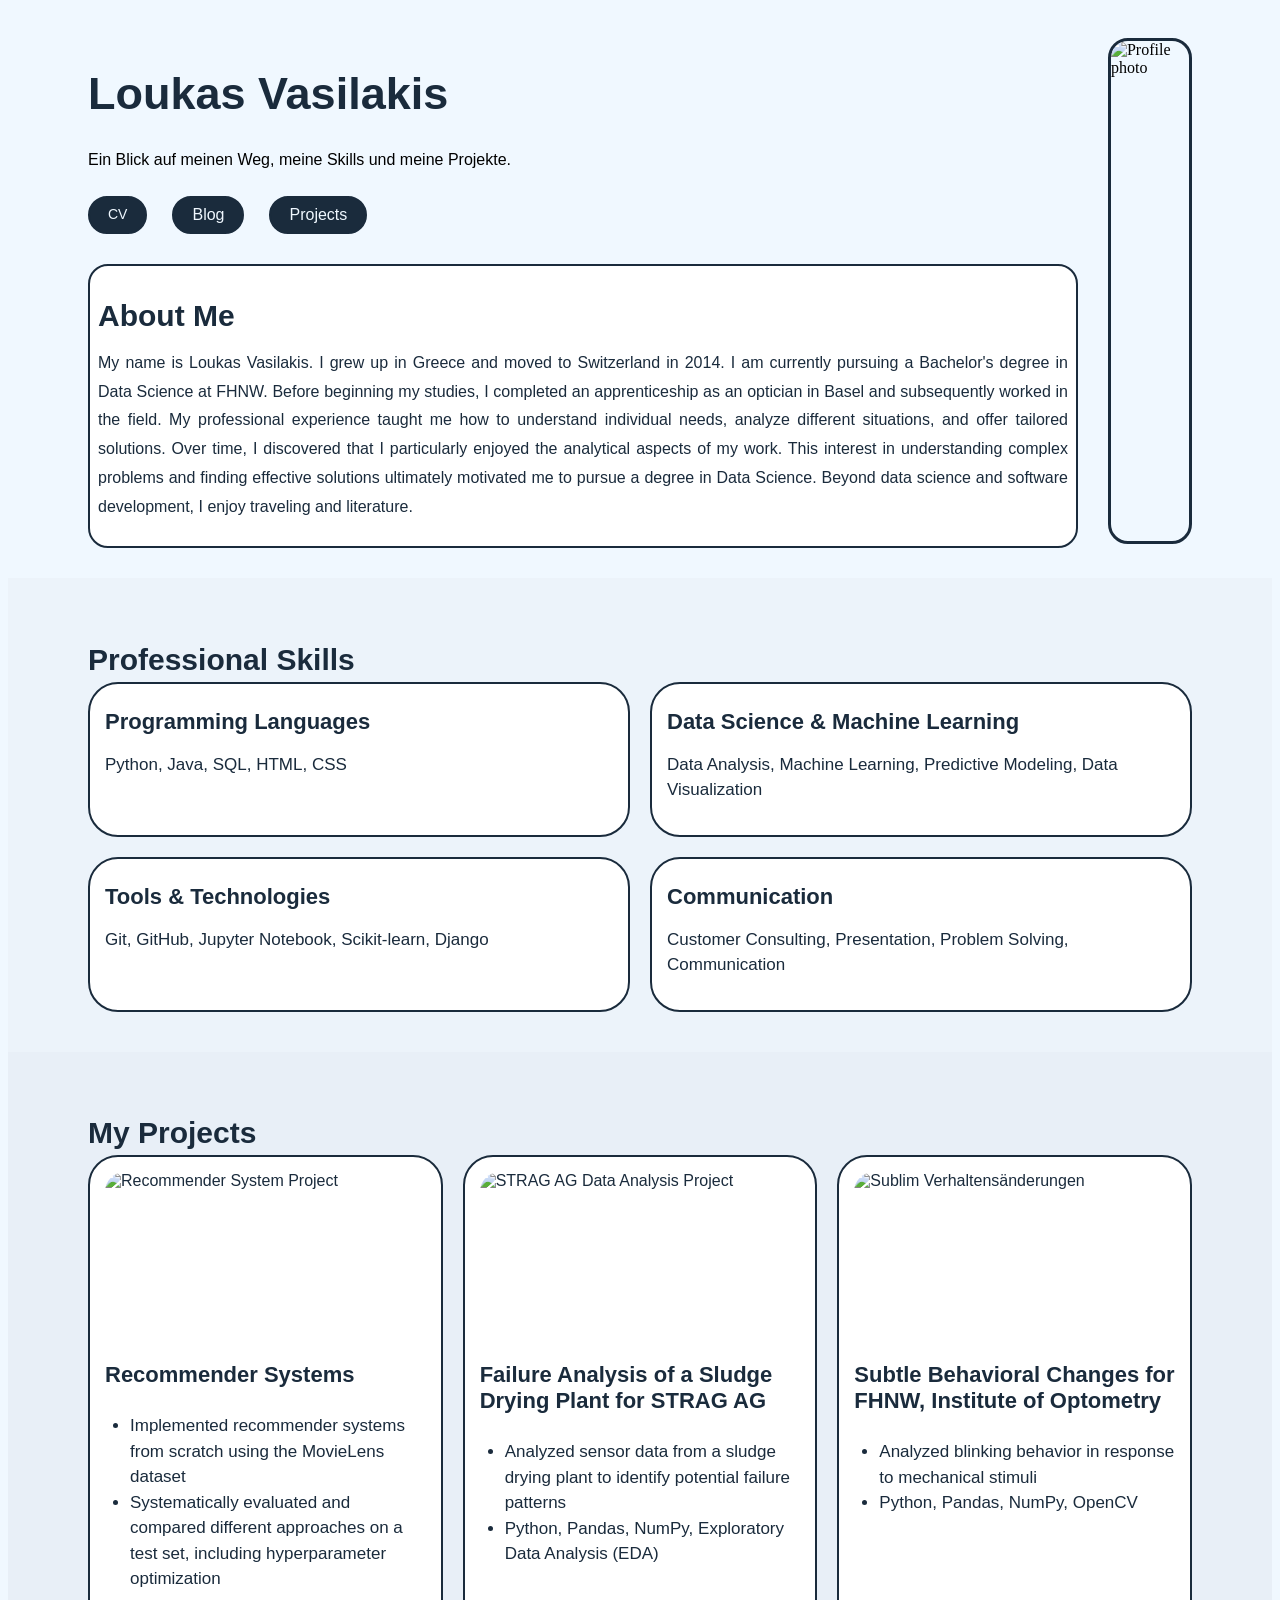
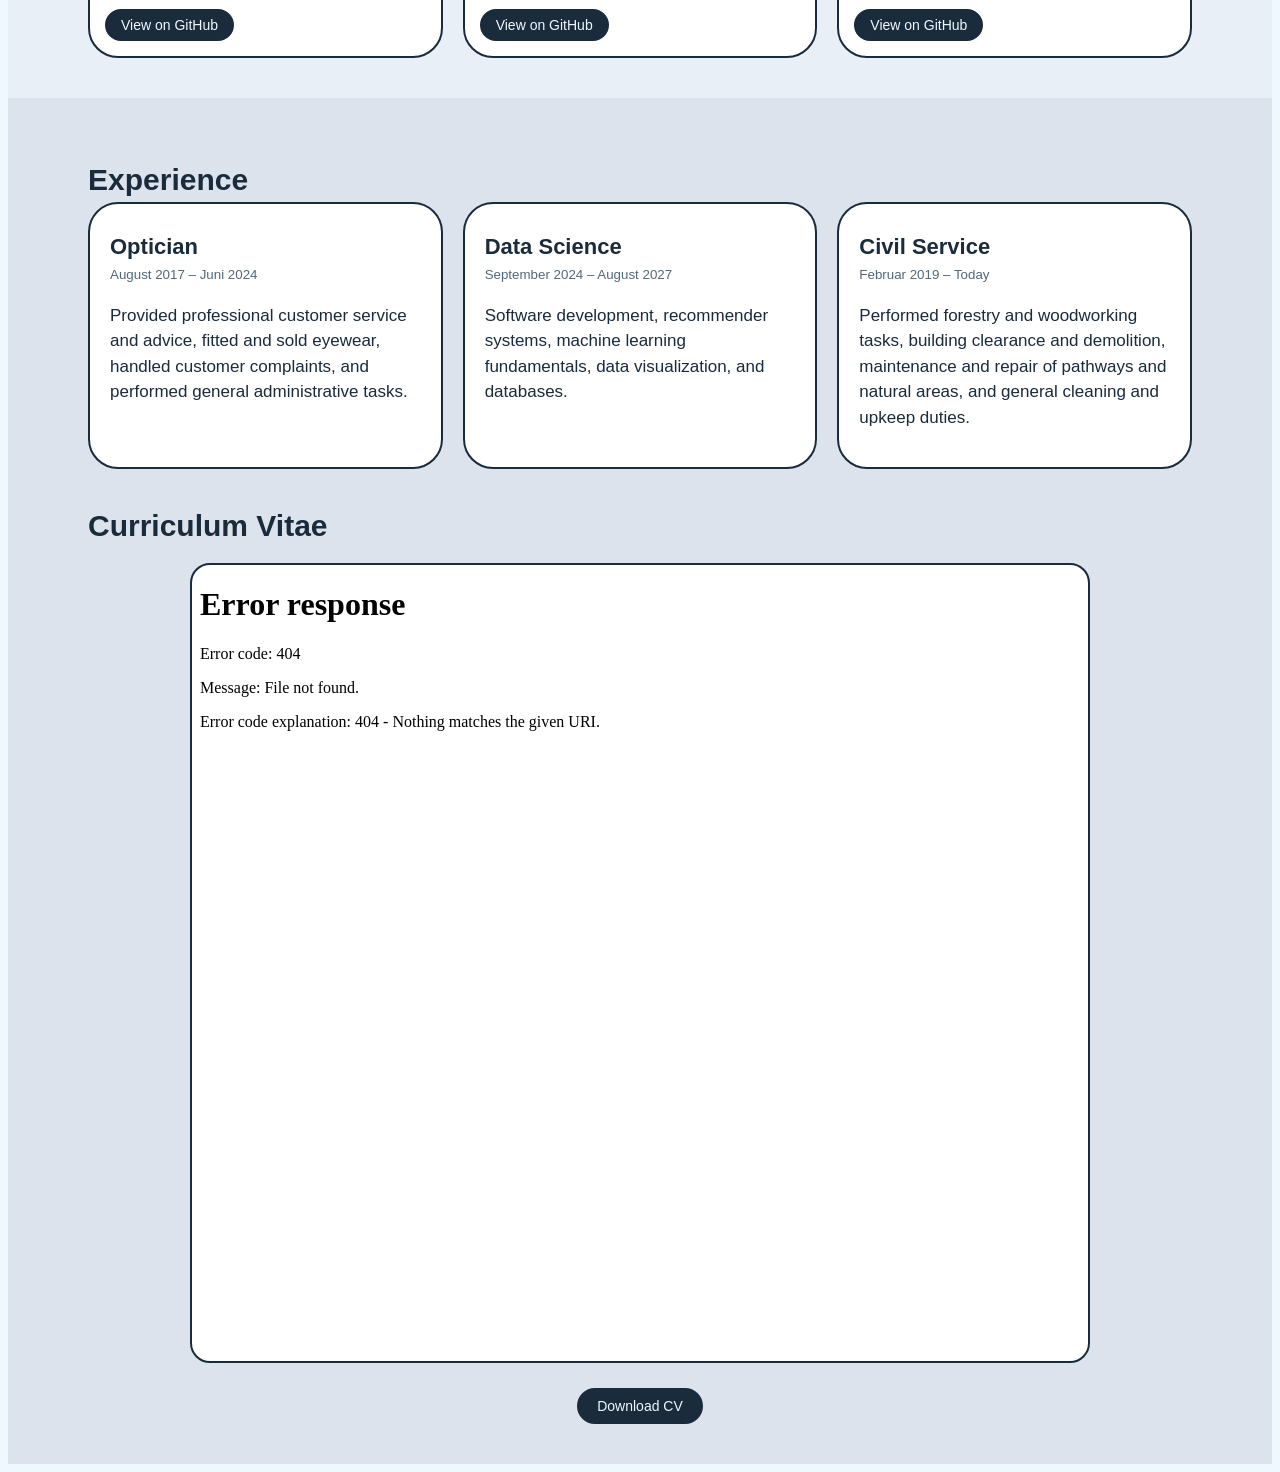
==== index.html @ 2f8a469c "Add files via upload Properly uploaded site." ====
<!DOCTYPE html> <!-- Document types require a ! -->
<!-- html ist eine non-sensitive language, also HTML = html = HtMl -->
<html lang="en"> <!-- root element, starting point, attribute lang decides the language of the page -->

<!-- This is how to write html comments -->
<!-- index.html ist verantwortlich für die Grundstruktur der Seite -->
<!-- Texten zwischen <> werden als "tagname" bezeichnet -->
<!-- <starting tag> </closing tag> -->
<!-- <starting tag> kann ein Attribut haben: <tagname id="description"> es gibt kein Komma zwischen tagname und Attribut-->

<head> <!-- Where the title of the page and metadata (settings not shown to the user) are written -->
    <meta name="description" content="HTML Portfolio page to display my experience and skills">  <!-- Provides a short description of the page, e.g. for search engines -->
    <meta charset="UTF-8"> <!-- Defines the character encoding of the page as UTF-8 -->
    <meta name="keywords" content="HTML, HTML5, CSS, JAVASCRIPT, PORTFOLIO">
    <meta name="author" content="Loukas Vasilakis">
    <meta name="robots" content="index,follow"> <!-- Allows search engines to index the page and follow the links to it -->
    <title>Loukas Vasilakis</title> <!-- Title of html page -->
    <link rel="stylesheet" href="style.css">  <!-- Link tag the HTML page to the external CSS file for styling -->

</head>

<body>

<header class="header"> <!-- ermöglicht Obertitel und seine "Kinder" zusammen zu wählen -->

    <div class="header-content">
    <h1 id="myname">   Loukas Vasilakis</h1> <!-- Das Element ein id-Attribut geben, um in css  genau diesen Element wählen zu können -->
        <p class="text" id="message">Ein Blick auf meinen Weg, meine Skills und meine Projekte.</p>  <!-- tags wie <i> können den Text Eigenschaften geben, sie heissen Elements -->

        <div class="links"> <!-- Das Element ein class-Attribut geben, was ermöglicht mehrere Elementen im gleichen class gleichmässig, -zeitig bearbeiten -->
        <a class="link cv-download"
           href="pdf/Loukas%20Vasilakis%20Lebenslauf%20-%201%20Seite.pdf"
           download>
            CV
        </a>
        <a class="link" href="blog.html">Blog</a>
        <a class="link" href="https://github.com/LoukasVasilakis">Projects</a>
        </div>

        <section class="Index-boxes">
        <h2 class="index_untertittel">About Me</h2>
        <p class="text">My name is Loukas Vasilakis. I grew up in Greece and moved to Switzerland in 2014.
        I am currently pursuing a Bachelor's degree in Data Science at FHNW. Before beginning my studies,
        I completed an apprenticeship as an optician in Basel and subsequently worked in the field.
        My professional experience taught me how to understand individual needs, analyze different situations,
        and  offer tailored solutions. Over time, I discovered that I particularly enjoyed the analytical aspects of my work.
        This interest in understanding complex problems and finding effective solutions ultimately motivated me to pursue a
        degree in Data Science. Beyond data science and software development, I enjoy traveling and literature.</p>
        </section>

    </div>
    <img class="profile-photo" alt="Profile photo" src="img/profile_photo.jpg"> <!-- Foto in Seite einfügen -->


</header>

<section class="skills-section">

    <h2 id="professional-skills" class="index_untertittel"> Professional Skills </h2>

    <div class="skills-grid">

        <div class="Index-boxes">
            <h3>Programming Languages</h3>
            <p class="text">Python, Java, SQL, HTML, CSS</p>
        </div>

        <div class="Index-boxes">
            <h3>Data Science & Machine Learning</h3>
            <p class="text">
                Data Analysis, Machine Learning,
                Predictive Modeling, Data Visualization
            </p>
        </div>

        <div class="Index-boxes">
            <h3>Tools & Technologies</h3>
            <p class="text">
                Git, GitHub, Jupyter Notebook,
                Scikit-learn, Django
            </p>
        </div>

        <div class="Index-boxes">
            <h3>Communication</h3>
            <p class="text">
                Customer Consulting, Presentation,
                Problem Solving, Communication
            </p>
        </div>

    </div>

</section>

<section class="my_projects">

    <h2 id="my_projects" class="index_untertittel"> My Projects </h2>

    <div class="projects-grid">

        <div class="Index-boxes">
            <img class="project-image"
                 src="img/recommender.png"
                 alt="Recommender System Project">
            <h3>Recommender Systems</h3>
            <ul> <!-- Bulletpoint-Liste machen -->
                <li>Implemented recommender systems from scratch using the MovieLens dataset</li>
                <li>Systematically evaluated and compared different approaches on a test set, including hyperparameter optimization</li>
            </ul>
                <a class="link project-link"
                    href="https://github.com/LoukasVasilakis/Recommender-Systems-LV"
                    target="_blank"
                    rel="noopener noreferrer">
                    View on GitHub
                </a>
        </div>

        <div class="Index-boxes">
            <img class="project-image"
                 src="img/mud_project.png"
                 alt="STRAG AG Data Analysis Project">
            <h3>Failure Analysis of a Sludge Drying Plant for STRAG AG</h3>
                <ul>
                    <li>Analyzed sensor data from a sludge drying plant to identify potential failure patterns</li>
                    <li>Python, Pandas, NumPy, Exploratory Data Analysis (EDA)</li>
                </ul>
            <a class="link project-link"
                href="https://github.com/LoukasVasilakis/schlamm_trockung"
                target="_blank"
                rel="noopener noreferrer">
                View on GitHub
            </a>
        </div>

        <div class="Index-boxes">
            <img class="project-image"
                 src="img/optic_project.png"
                 alt="Sublim Verhaltensänderungen">
            <h3>Subtle Behavioral Changes for FHNW, Institute of Optometry</h3>
                <ul>
                    <li>Analyzed blinking behavior in response to mechanical stimuli</li>
                    <li>Python, Pandas, NumPy, OpenCV</li>
                </ul>
            <a class="link project-link"
                href="https://github.com/LoukasVasilakis/optic_project"
                target="_blank"
                rel="noopener noreferrer">
                View on GitHub
            </a>
        </div>

    </div>

</section>

<section class="experience">

    <h2 id="my_experience" class="index_untertittel"> Experience </h2>

    <div class="experience-grid">

        <div class="Index-boxes">

            <h3>Optician</h3>
            <h4><small>August 2017 – Juni 2024</small></h4>
            <p> Provided professional customer service and advice, fitted and sold eyewear,
                handled customer complaints, and performed general administrative tasks.
            </p>
        </div>

        <div class="Index-boxes">
            <h3>Data Science</h3>
            <h4><small>September 2024 – August 2027</small></h4>
                <p> Software development, recommender systems, machine learning fundamentals, data visualization,
                    and databases.
                </p>
        </div>

        <div class="Index-boxes">

            <h3>Civil Service</h3>
            <h4><small>Februar 2019 – Today</small></h4>
                <p> Performed forestry and woodworking tasks, building clearance and demolition, maintenance
                    and repair of pathways and natural areas, and general cleaning and upkeep duties.
                </p>
        </div>

    </div>

    <div class="CV" id="cv">

        <h2 class="index_untertittel"> Curriculum Vitae </h2>

        <iframe
            src="pdf/Loukas%20Vasilakis%20Lebenslauf%20-%201%20Seite.pdf"
            title="My Curriculum Vitae">
        </iframe>

        <a class="link cv-download"
           href="pdf/Loukas%20Vasilakis%20Lebenslauf%20-%201%20Seite.pdf"
           download>
            Download CV
        </a>

    </div>

    <script src="script.js"></script>
</body>

</html>
---- style.css ----
/* Das ist ein CSS-Kommentar */
/* style.css ist verantwortlich für styling, layout, animations und responsive design */

/* Index Elements */

h1#myname { /* h1 direkt dekorieren, #myname ist ein CSS-id-Selektor hilft uns h1 zu wählen, hilfreich falls es mehr als 1 h1 gibt */
    font-size: 45px;
    color: #1a2b3c;
    margin-bottom: 5px;
    font-family: sans-serif;
}

.link { /* links gleichmässig dekorieren, dank class-Selektor */
    color: aliceblue;
    background-color: #1a2b3c;
    padding: 8px 18px;
    border: 2px solid #1a2b3c;
    border-radius: 25px;
    text-decoration: none;
    transition: background-color 0.2s;
    font-family: sans-serif;
}

.link:hover {
    background-color: aliceblue;
    color: #1a2b3c;
}

.links {
    display: flex;
    flex-direction: row; /* Horizontale Sortierung */
    gap: 25px; /* Horizontaler Abstand zwischen den Buttons */
    flex-wrap: wrap;
}

.text { /* universal für alle Texten von allen Seiten */
    font-family: sans-serif;
    line-height: 1.8;
    text-align: justify;
}

.header {
    display: flex;
    flex-direction: row;           /* Text und Foto nebeneinander */
    justify-content: space-between; /* Text links, Foto rechts */
    align-items: flex-start;       /* Beide oben ausrichten */
    gap: 30px;
    padding: 30px 80px;
}

.header-content {
    display: flex;
    flex-direction: column;        /* Titel, Beschreibung, Links untereinander */
    align-items: flex-start;
    gap: 5px;
}

.Index-boxes {
    background-color: white;
    border: 2px solid #1a2b3c;
    border-radius: 20px;

    padding: 8px;
    margin: 25px 0 0;

    height: auto; /* Adjust height to content */
    width: auto;  /* Fill available horizontal space */
    box-sizing: border-box;

    font-family: sans-serif;
    color: #1a2b3c;
}

.index_untertittel {
    font-size: 30px;
    color: #1a2b3c;
    margin-bottom: 5px;
    font-family: sans-serif;
}

body { /* body direkt dekorieren */
    background-color: aliceblue;
}

.profile-photo {
    width: 400px;                /* Image width */
    height: 500px;               /* Image height */
    object-fit: cover;           /* Crop without stretching */
    object-position: right;     /* Center the cropped image */
    border: 3px solid #1a2b3c;  /* Border thickness, style, color */
    border-radius: 20px;         /* Rounded corners */
}

/* Skills Section */

.skills-section {
    background-color: #ECF3FA;
    padding: 40px 80px;
    margin: 0;
}

.skills-grid { /* Controls sortiment of skill boxes */
    display: grid;
    grid-template-columns: repeat(2, 1fr); /* 2 per row */
    gap: 20px;
}

.skills-grid .Index-boxes { /* Box cosmetic*/
    background-color: white;
    border-radius: 30px; /* round box corners */
    padding: 15px;
    margin: 0;
    min-height: 140px;
}

.skills-grid .Index-boxes h3 {
    font-size: 22px;
    margin: 10px 0 15px;
}

.skills-grid .Index-boxes p {
    font-size: 17px;
    line-height: 1.5;
    text-align: left;
}

/* My Projects Section */

.my_projects {
    background-color: #E8EFF7;
    padding: 40px 80px;
    margin: 0;
}

.projects-grid { /* Controls arrangement of project boxes */
    display: grid;
    grid-template-columns: repeat(3, 1fr); /* 3 boxes per row */
    gap: 20px;
}

.projects-grid .Index-boxes { /* Box appearance */
    background-color: white;
    border-radius: 30px;
    padding: 15px;
    margin: 0;
    min-height: 180px;
}

.projects-grid .Index-boxes h3 {
    font-size: 22px;
    margin: 10px 0 15px;
}

.projects-grid .Index-boxes p {
    font-size: 17px;
    line-height: 1.5;
    text-align: left;
}

.projects-grid .Index-boxes ul {
    font-family: sans-serif;
    font-size: 17px;
    line-height: 1.5;
    padding-left: 25px;
    margin-top: 10px;
}

.projects-grid .Index-boxes { /* Arrange project box contents vertically */
    display: flex;
    flex-direction: column;
}

.project-image { /* Project images */
    width: 100%;
    height: 180px;
    object-fit: cover;
    border-radius: 20px;
    display: block;
}

.project-link { /* GitHub button */
    align-self: flex-start; /* Align button to the left */
    margin-top: auto;       /* Push button to the bottom */
    font-size: 14px;        /* Smaller than navigation buttons */
    padding: 6px 14px;      /* Compact button */
}

/* Experience & CV Section */

.experience {
    background-color: #DCE3ED;
    padding: 40px 80px;
    margin: 0;
}

/* Experience boxes */

.experience-grid {
    display: grid;
    grid-template-columns: repeat(3, 1fr);
    gap: 20px;
}

.experience-grid .Index-boxes {
    background-color: white;
    border-radius: 30px;
    padding: 20px;
    margin: 0;
    min-height: 180px;
}

.experience-grid .Index-boxes h3 {
    font-size: 22px;
    margin: 10px 0 5px;
}

.experience-grid .Index-boxes h4 {
    font-size: 16px;
    color: #52677a;
    margin: 5px 0 20px;
    font-weight: normal;
}

.experience-grid .Index-boxes p {
    font-size: 17px;
    line-height: 1.5;
    text-align: left;
}

/* CV inside Experience section */

.CV {
    margin-top: 40px;
}

.CV h2 {
    margin-bottom: 20px;
}

.CV iframe {
    display: block;
    width: 100%;
    max-width: 900px;
    height: 800px;
    margin: 0 auto 25px;
    border: 2px solid #1a2b3c;
    border-radius: 20px;
    box-sizing: border-box;
    background-color: white;
}

.cv-download {
    display: table;
    margin: 0 auto;
    font-size: 14px;
    padding: 8px 18px;
}

/* Responsive layout */

@media (max-width: 900px) {
    .experience-grid {
        grid-template-columns: repeat(2, 1fr);
    }
}

@media (max-width: 600px) {
    .experience {
        padding: 30px 20px;
    }

    .experience-grid {
        grid-template-columns: 1fr;
    }

    .CV iframe {
        height: 550px;
    }
}

/* Blog Elements */

.blog-container {
    max-width: 900px;
    margin: 50px auto;
    padding: 20px;
    font-family: sans-serif;
    color: #1a2b3c;
}

.blog-post {
    background-color: white;
    padding: 25px;
    margin-top: 25px;
    border: 2px solid #1a2b3c;
    border-radius: 15px;
}

.blog-post h3 {
    margin-top: 0;
}

.blog-post a {
    color: #1a2b3c;
}

.blog-page {
    min-height: 100vh;
    display: flex;
    flex-direction: column;
    margin: 0;
}

.blog-page .blog-container {
    flex: 1;
}

.footer {
    display: flex;
    justify-content: flex-start; /* Button links ausrichten */
    margin-top: 30px;            /* Abstand zum letzten Blogpost */
    padding: 0;
}

/* Post 1 Elementen */

h1#post_obertittel {
    font-size: 45px;
    color: honeydew;
    margin-bottom: 5px;
     font-family: sans-serif;
}

h2#post_untertittel {
    font-size: 22.5px;
    color: honeydew;
    margin-bottom: 5px;
    font-family: sans-serif;
}

body.post1-page {
    background-image: url("img/brille_laptop.jpeg");
    background-size: cover;
    background-position: center;
    background-repeat: no-repeat;
    background-attachment: fixed;
    min-height: 100vh;
}

.text_blog_post1 {
    font-family: sans-serif;
    line-height: 1.8;
    text-align: justify;
    color: honeydew;

}
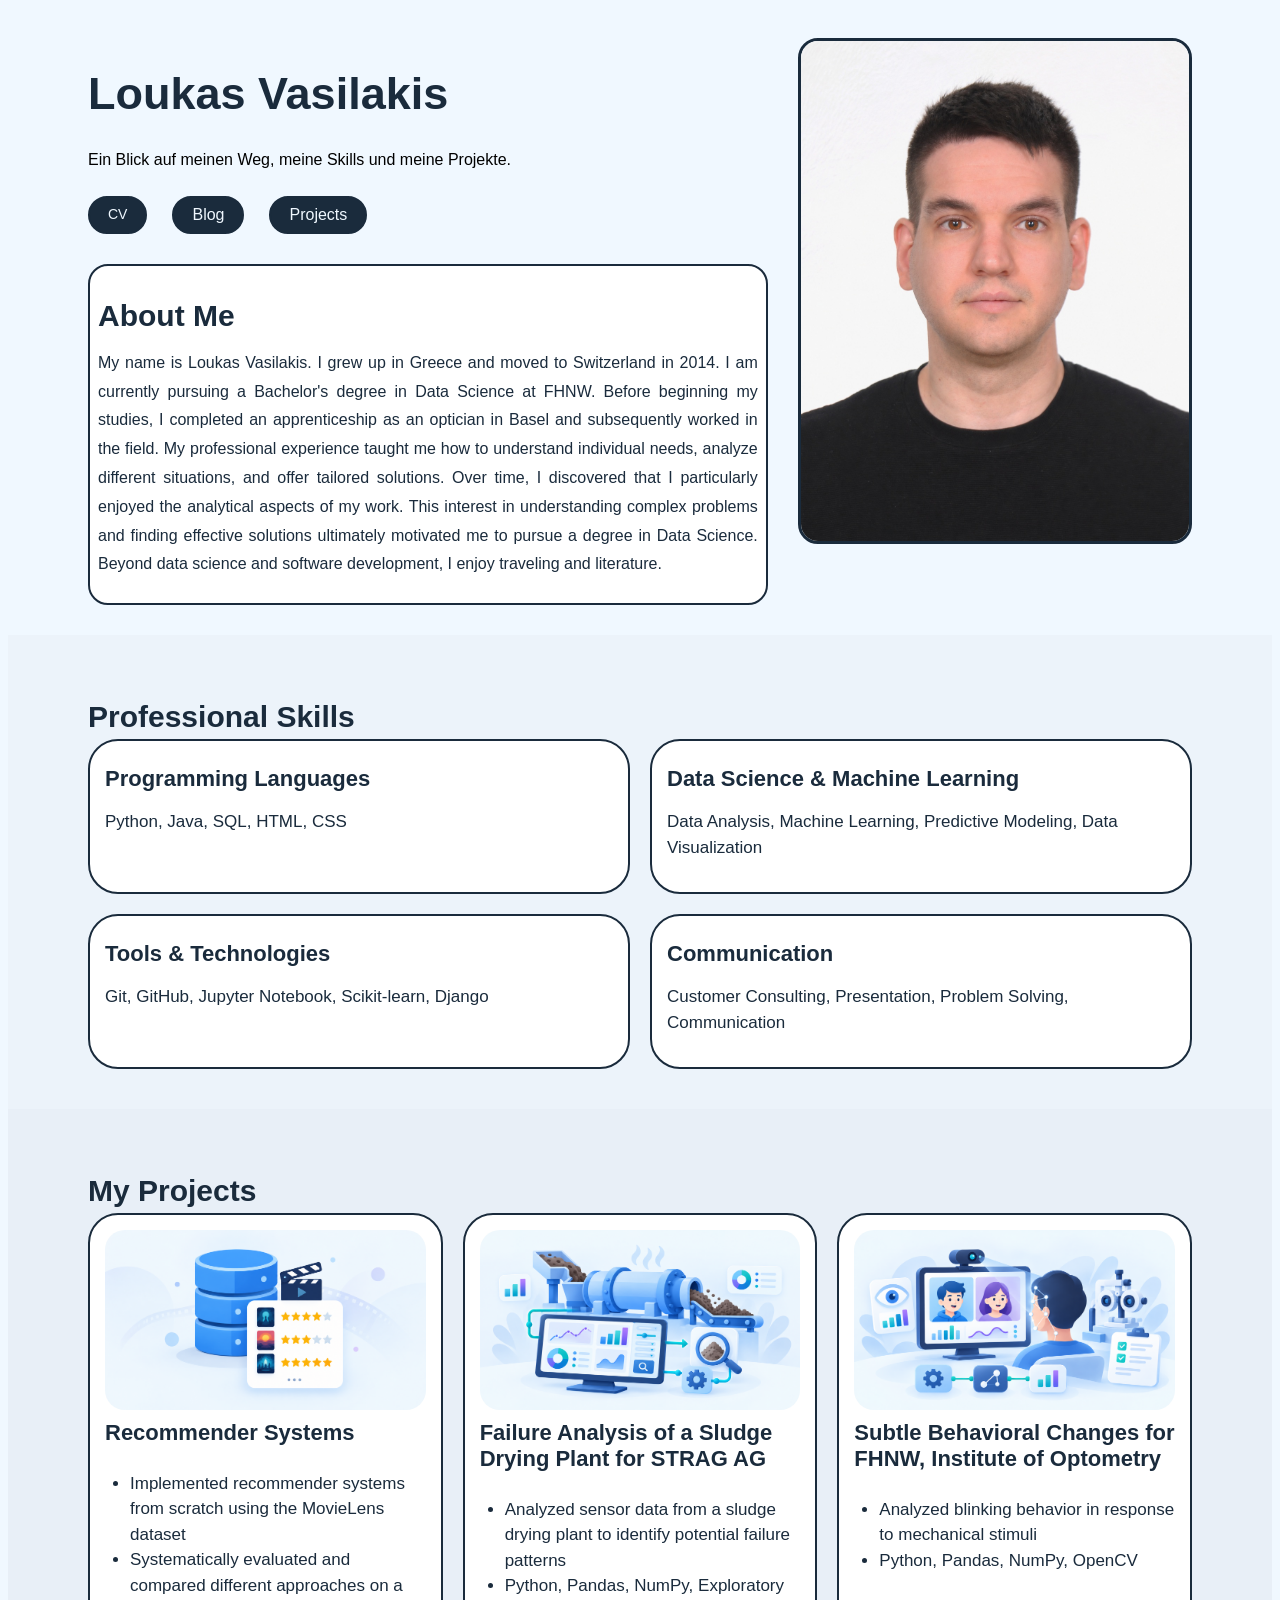
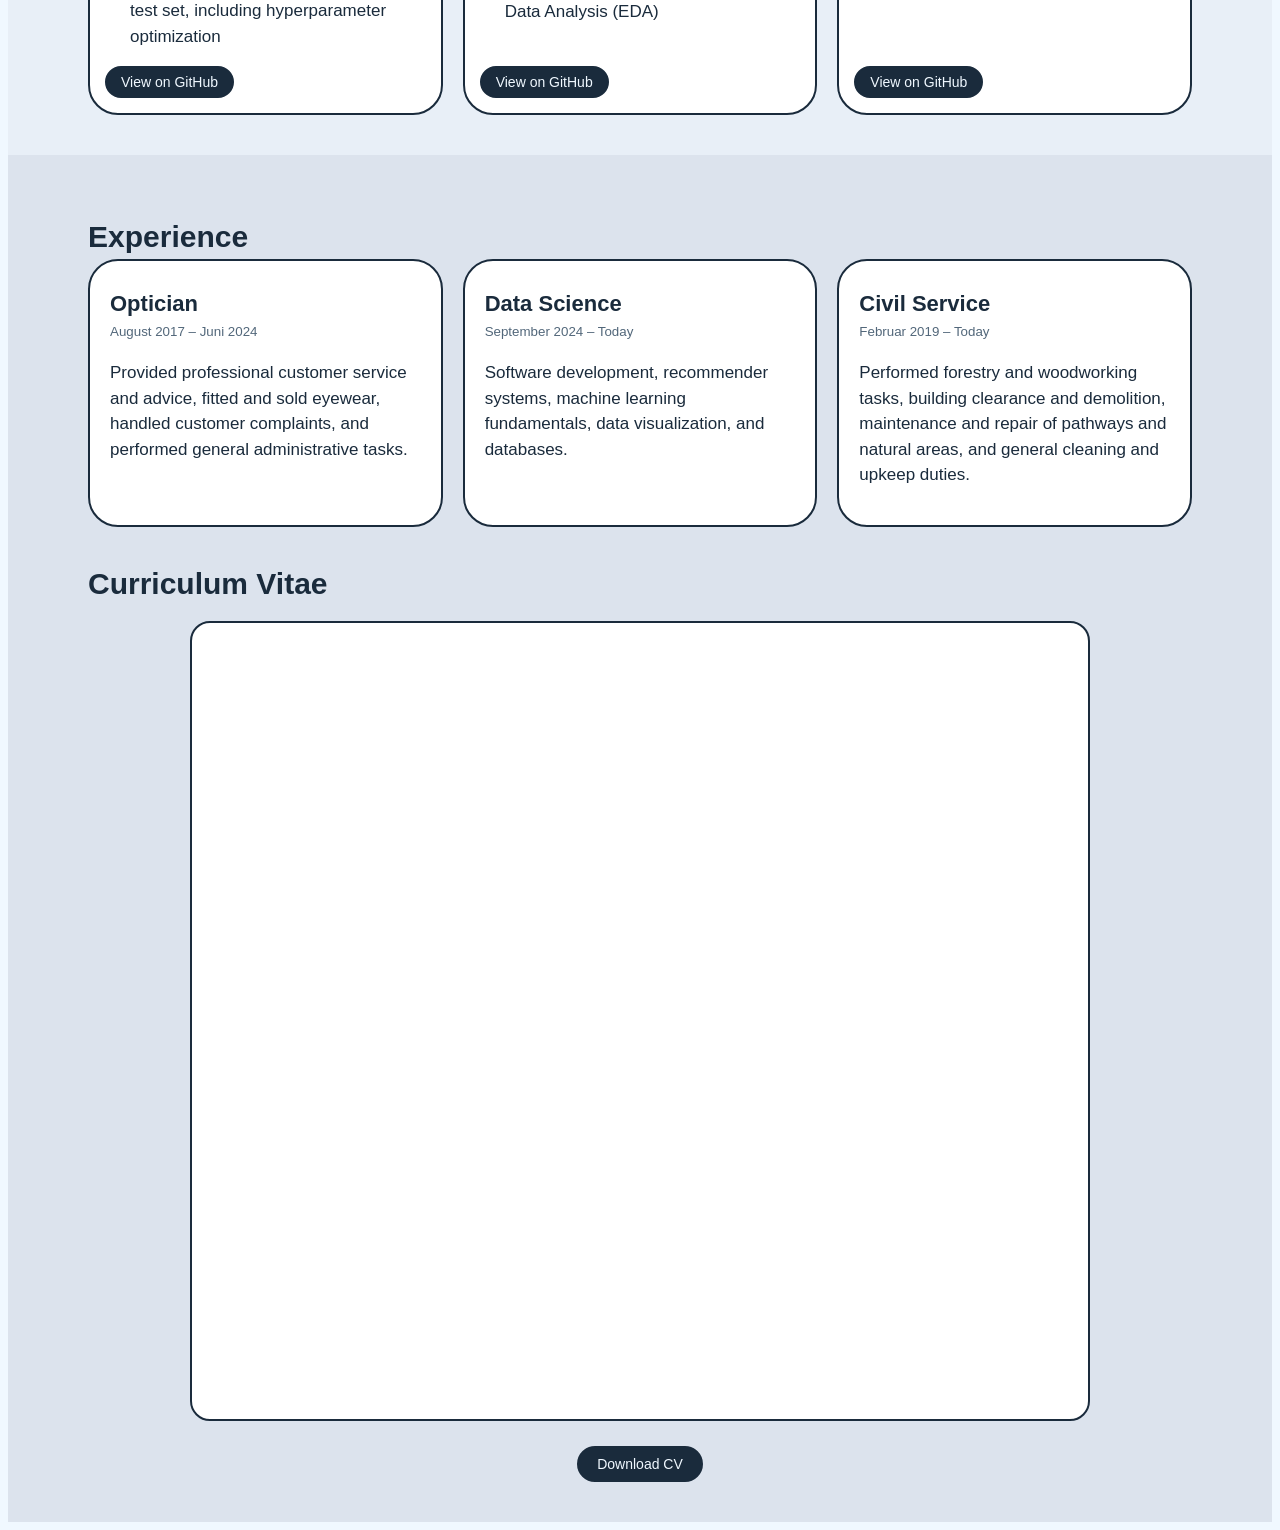
==== commit c8a64526: "." ====
--- a/index.html
+++ b/index.html
@@ -171,7 +171,7 @@
 
         <div class="Index-boxes">
             <h3>Data Science</h3>
-            <h4><small>September 2024 – August 2027</small></h4>
+            <h4><small>September 2024 – Today</small></h4>
                 <p> Software development, recommender systems, machine learning fundamentals, data visualization,
                     and databases.
                 </p>
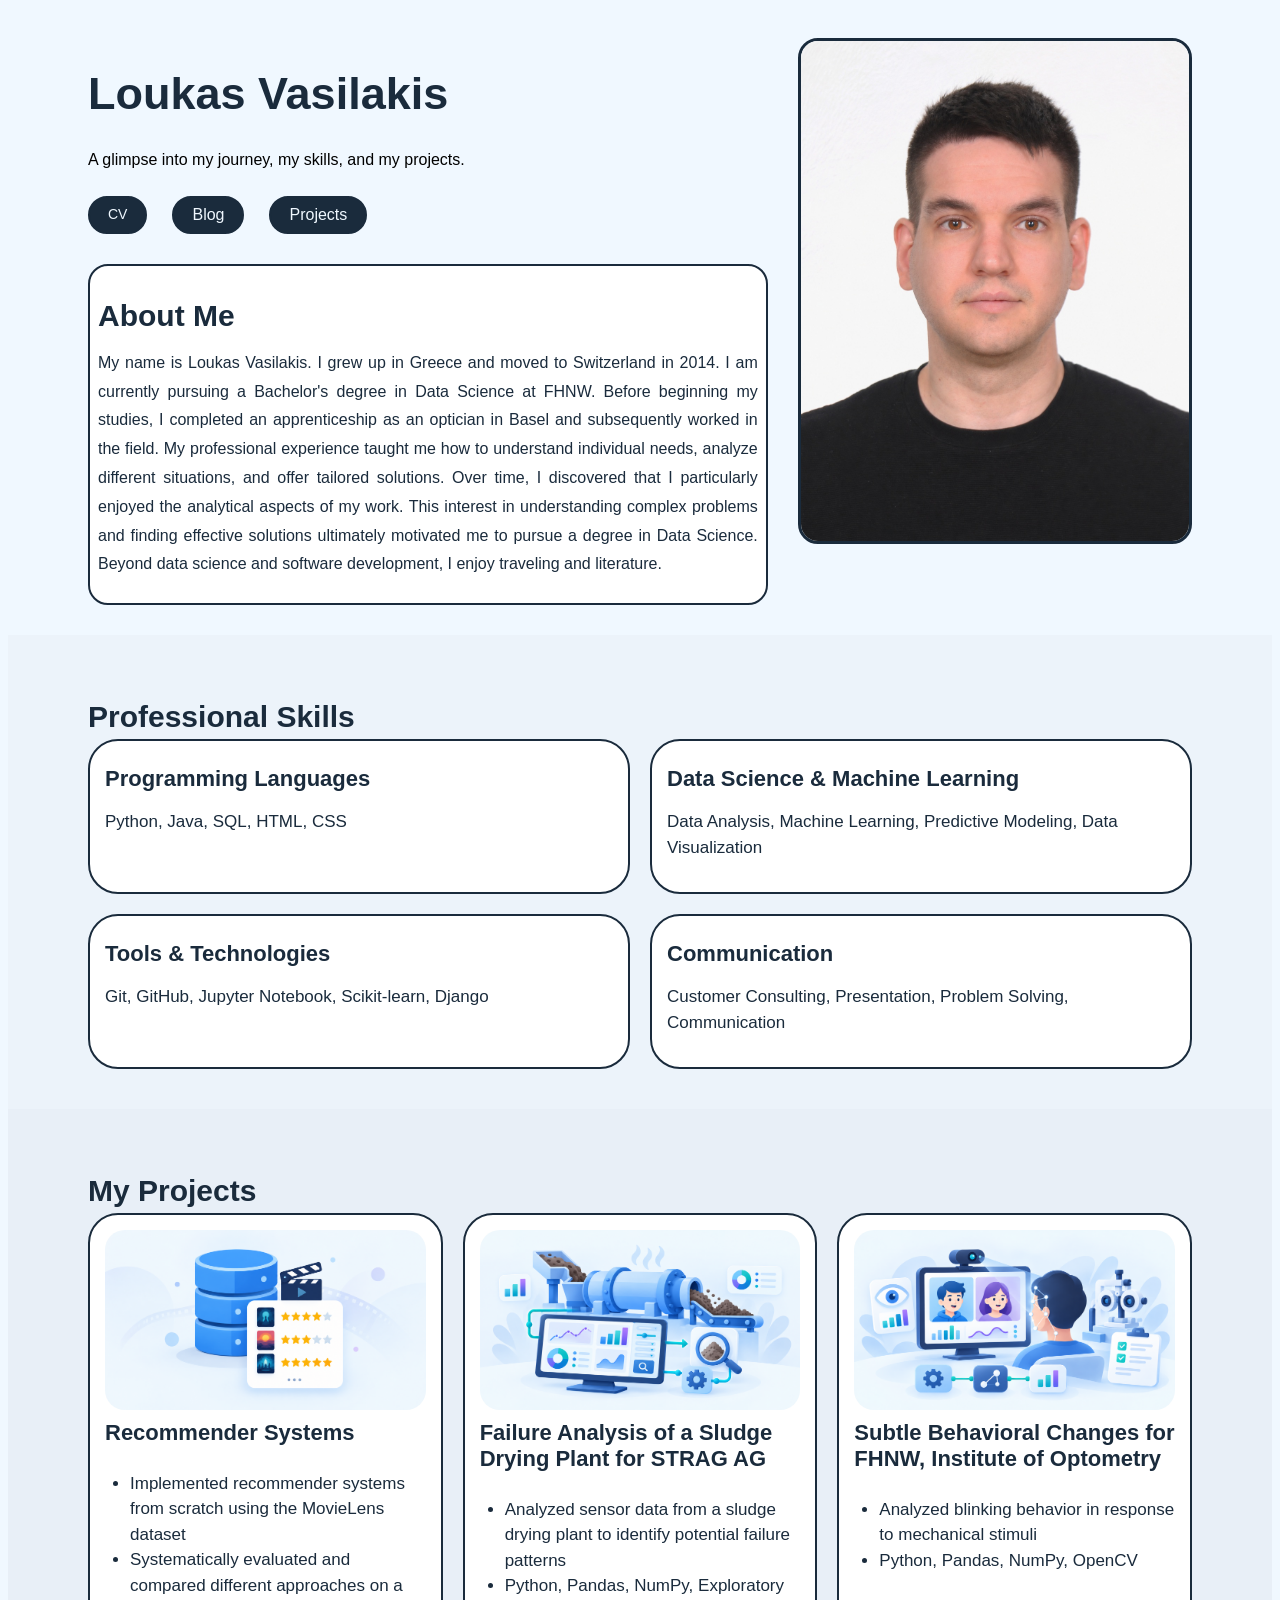
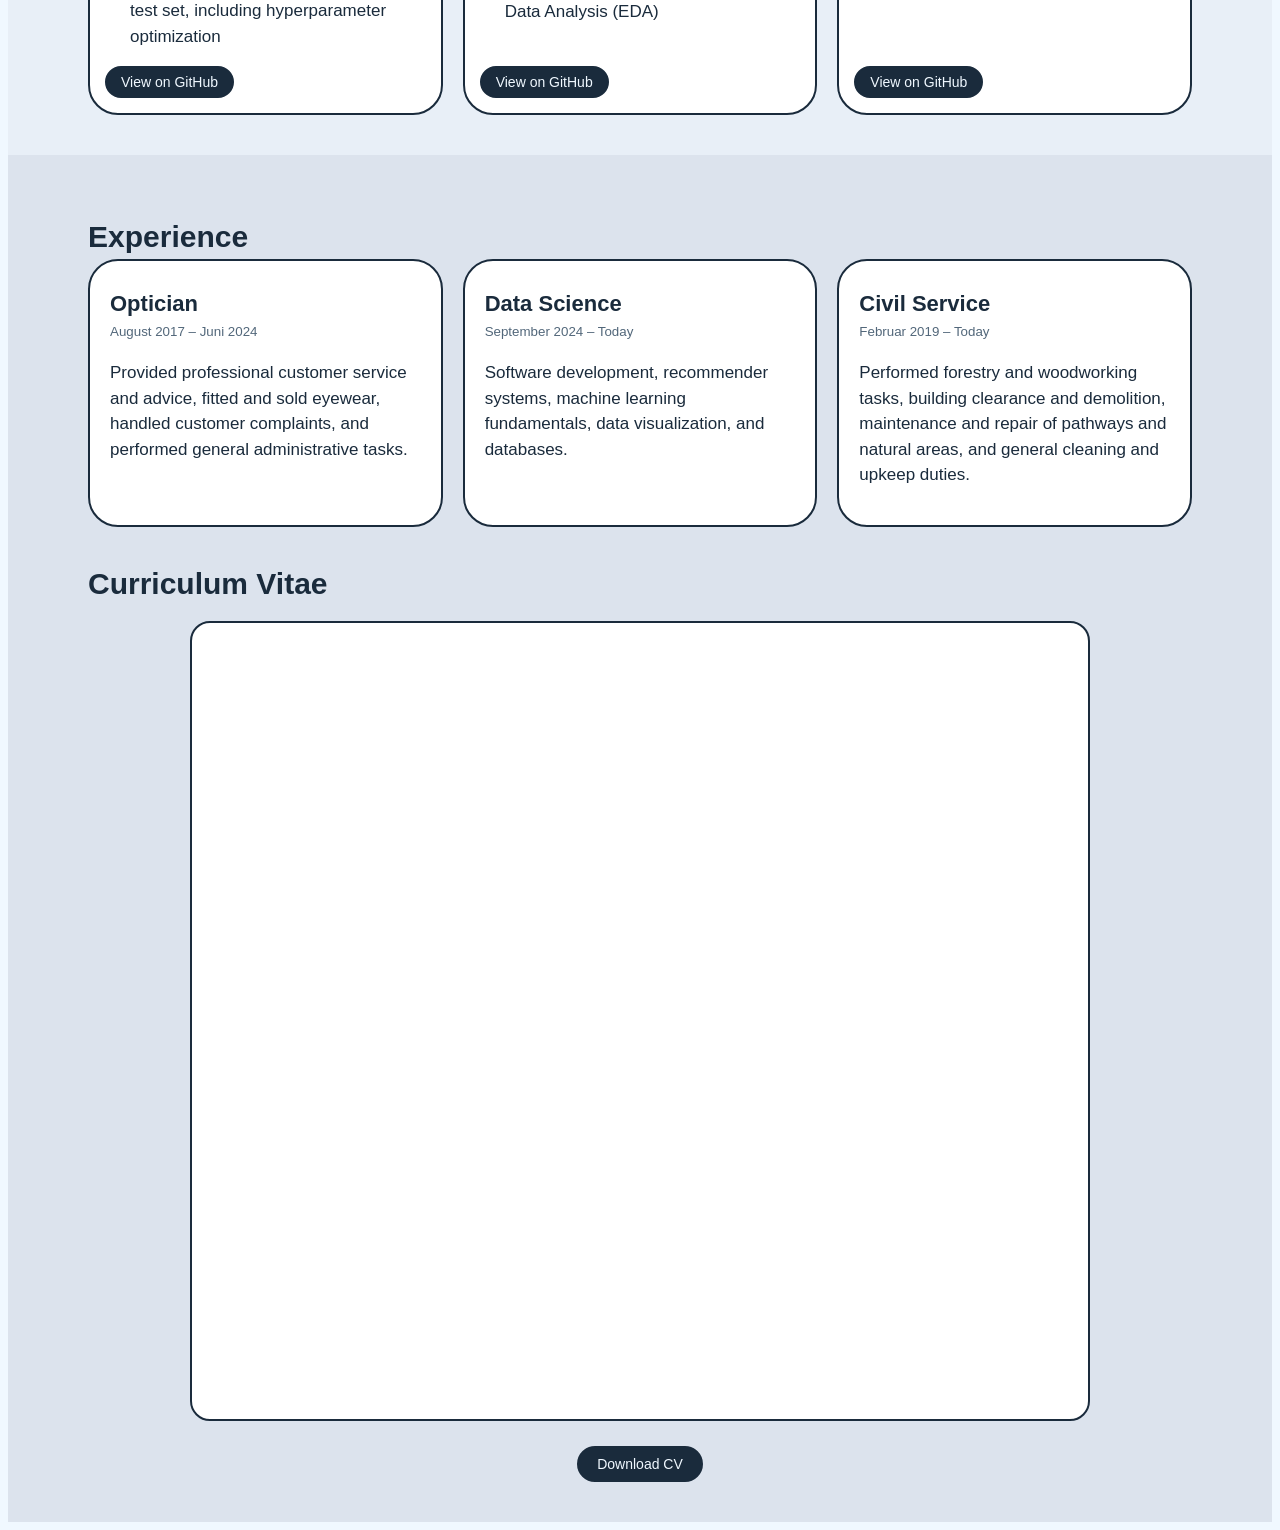
==== commit 1d9e965c: "." ====
--- a/index.html
+++ b/index.html
@@ -25,7 +25,7 @@
 
     <div class="header-content">
     <h1 id="myname">   Loukas Vasilakis</h1> <!-- Das Element ein id-Attribut geben, um in css  genau diesen Element wählen zu können -->
-        <p class="text" id="message">Ein Blick auf meinen Weg, meine Skills und meine Projekte.</p>  <!-- tags wie <i> können den Text Eigenschaften geben, sie heissen Elements -->
+        <p class="text" id="message">A glimpse into my journey, my skills, and my projects.</p>  <!-- tags wie <i> können den Text Eigenschaften geben, sie heissen Elements -->
 
         <div class="links"> <!-- Das Element ein class-Attribut geben, was ermöglicht mehrere Elementen im gleichen class gleichmässig, -zeitig bearbeiten -->
         <a class="link cv-download"
--- a/style.css
+++ b/style.css
@@ -322,22 +322,11 @@
     padding: 0;
 }
 
-/* Post 1 Elementen */
-
-h1#post_obertittel {
-    font-size: 45px;
-    color: honeydew;
-    margin-bottom: 5px;
-     font-family: sans-serif;
-}
-
-h2#post_untertittel {
-    font-size: 22.5px;
-    color: honeydew;
-    margin-bottom: 5px;
-    font-family: sans-serif;
-}
-
+/* =========================================
+   POST 1 - MOTIVATION LETTER
+   ========================================= */
+
+/* Page background */
 body.post1-page {
     background-image: url("img/brille_laptop.jpeg");
     background-size: cover;
@@ -345,12 +334,110 @@
     background-repeat: no-repeat;
     background-attachment: fixed;
     min-height: 100vh;
-}
-
+    margin: 0;
+    padding: 40px 20px;
+    box-sizing: border-box;
+}
+
+/* Main container */
+.post1-container {
+    max-width: 900px;
+    margin: 40px auto;
+    padding: 40px;
+
+    background-color: rgba(0, 0, 0, 0.65);
+    border-radius: 12px;
+
+    box-shadow: 0 8px 30px rgba(0, 0, 0, 0.35);
+    box-sizing: border-box;
+}
+
+/* Main title */
+h1#post1_obertittel {
+    font-family: sans-serif;
+    font-size: 45px;
+    color: #FFFFFF;
+    margin-top: 0;
+    margin-bottom: 10px;
+}
+
+/* Subtitle */
+h2#post1_untertittel {
+    font-family: sans-serif;
+    font-size: 22.5px;
+    color: #FFFFFF;
+    margin-top: 0;
+    margin-bottom: 35px;
+}
+
+/* Motivation letter paragraphs */
 .text_blog_post1 {
     font-family: sans-serif;
+    font-size: 17px;
     line-height: 1.8;
     text-align: justify;
-    color: honeydew;
-
+    color: #FFFFFF;
+
+    margin-bottom: 22px;
+
+    text-shadow: 1px 1px 3px rgba(0, 0, 0, 0.5);
+    overflow-wrap: break-word;
+}
+
+/* Footer */
+.post1-container .footer {
+    margin-top: 40px;
+    padding-top: 20px;
+    border-top: 1px solid rgba(255, 255, 255, 0.25);
+}
+
+/* Back to Blog link */
+.post1-container .footer .link {
+    font-family: sans-serif;
+    font-size: 16px;
+    color: #FFFFFF;
+    background-color: #1a2b3c;
+    border: 2px solid #1a2b3c;
+    text-decoration: none;
+
+    transition: background-color 0.2s ease,
+                color 0.2s ease;
+}
+
+/* Hover effect */
+.post1-container .footer .link:hover {
+    background-color: #52677a;
+    border-color: #52677a;
+    color: #FFFFFF;
+}
+
+/* =========================================
+   RESPONSIVE DESIGN - MOBILE
+   ========================================= */
+
+@media (max-width: 768px) {
+
+    body.post1-page {
+        padding: 20px 12px;
+        background-attachment: scroll;
+    }
+
+    .post1-container {
+        margin: 15px auto;
+        padding: 25px 20px;
+    }
+
+    h1#post1_obertittel {
+        font-size: 32px;
+    }
+
+    h2#post1_untertittel {
+        font-size: 19px;
+    }
+
+    .text_blog_post1 {
+        font-size: 15px;
+        line-height: 1.7;
+        text-align: left;
+    }
 }
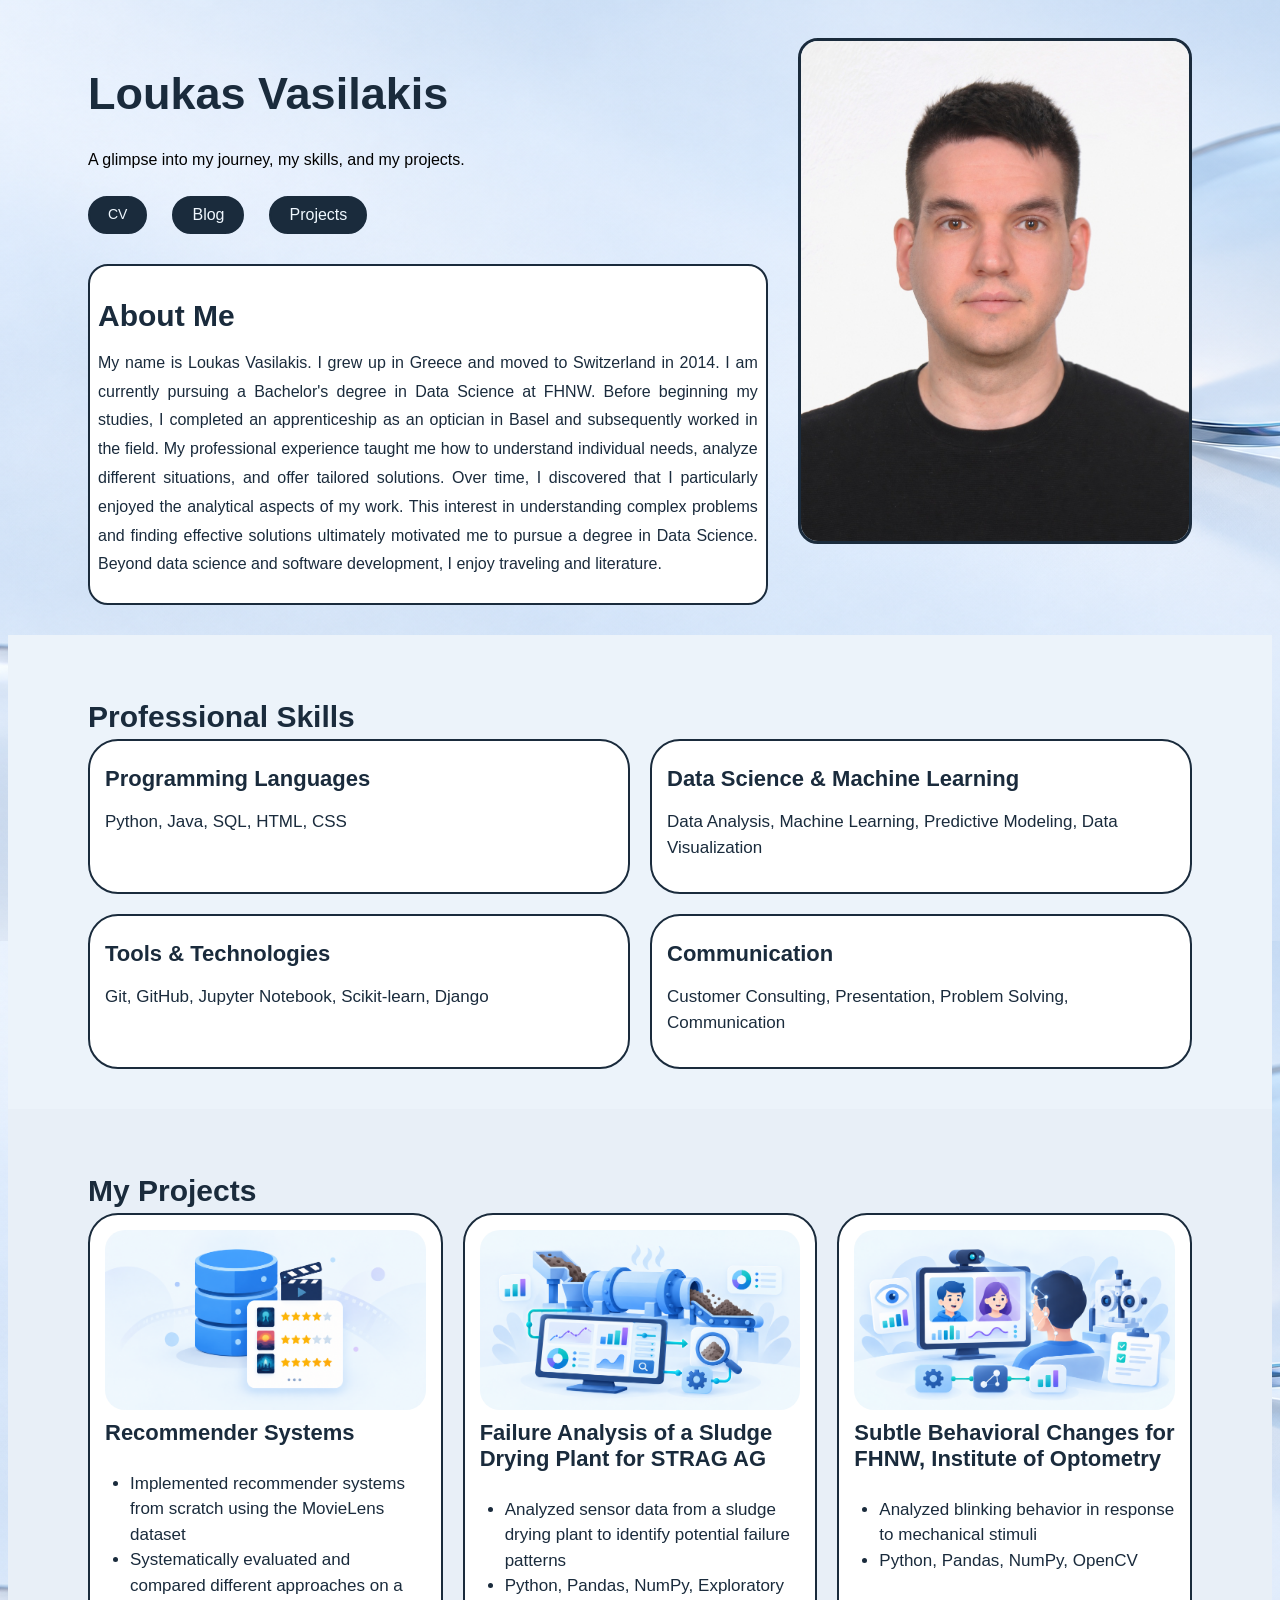
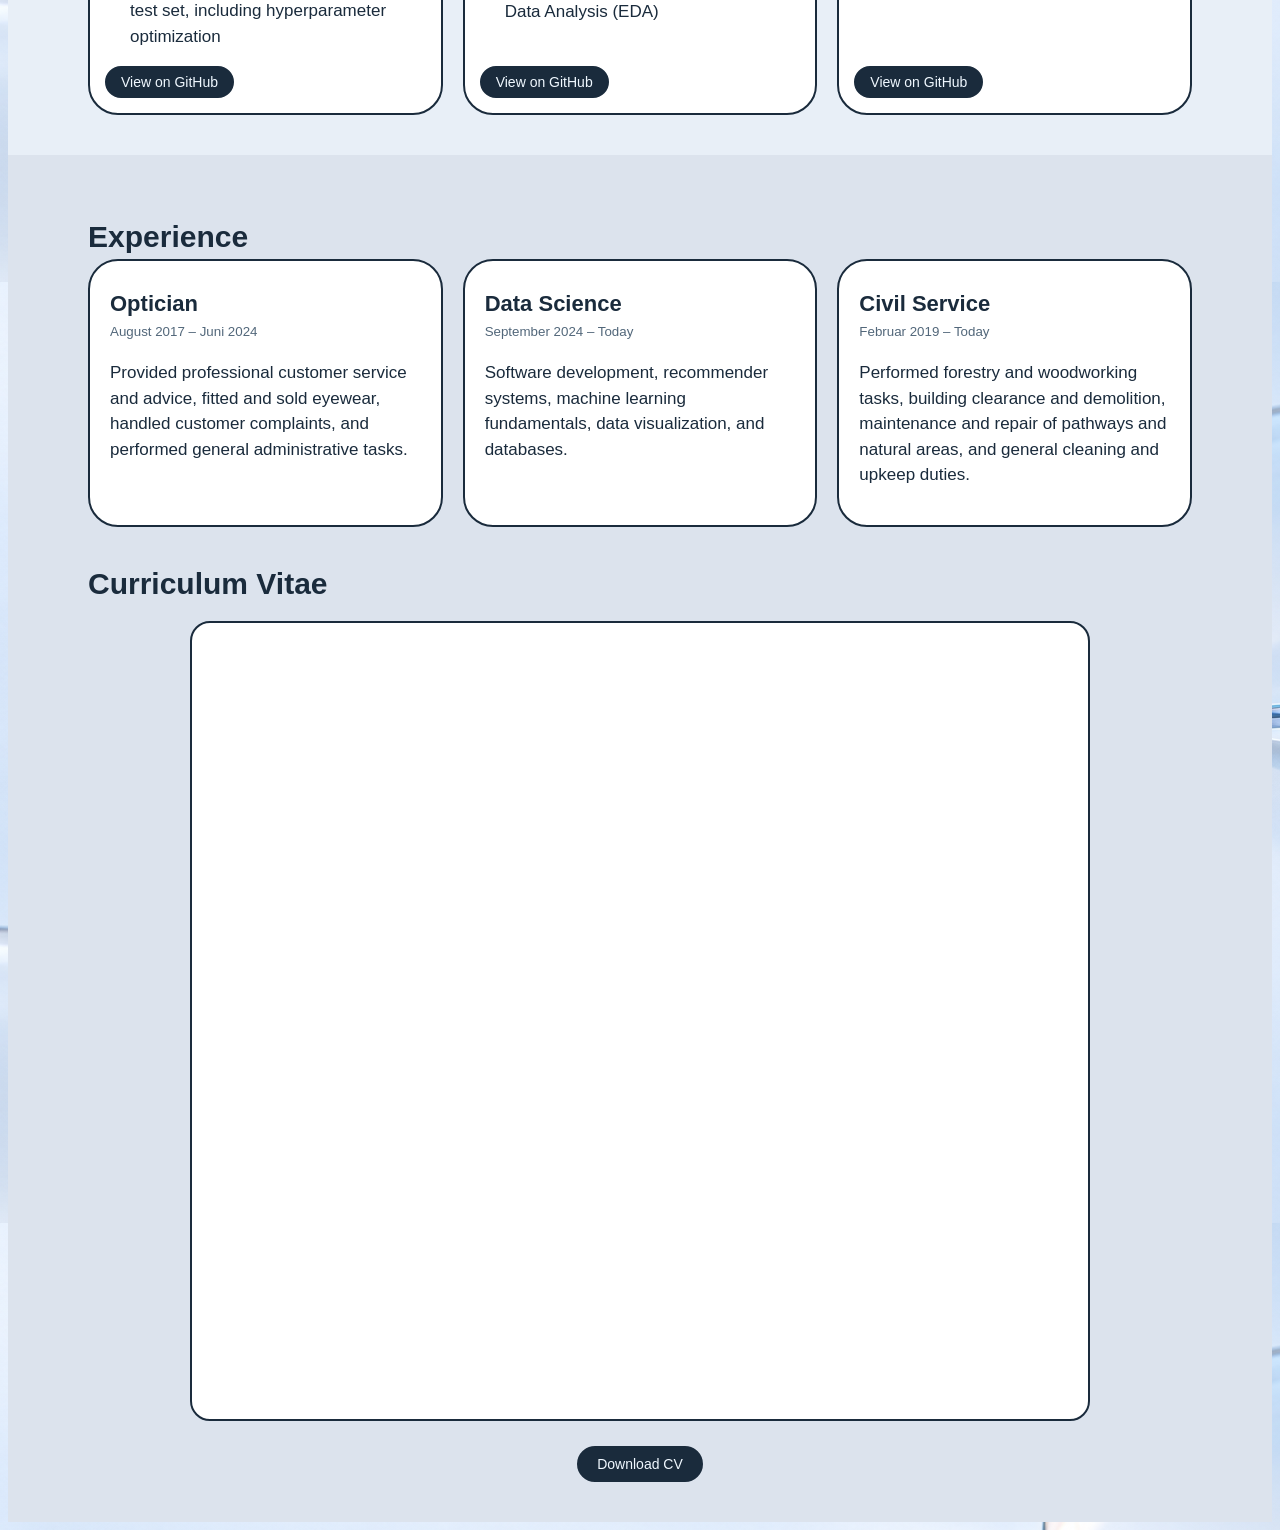
==== commit 540b2f12: "." ====
--- a/index.html
+++ b/index.html
@@ -19,7 +19,7 @@
 
 </head>
 
-<body>
+<body background="img/Minimal Icy Blue Lens Studio Background.png">
 
 <header class="header"> <!-- ermöglicht Obertitel und seine "Kinder" zusammen zu wählen -->
 
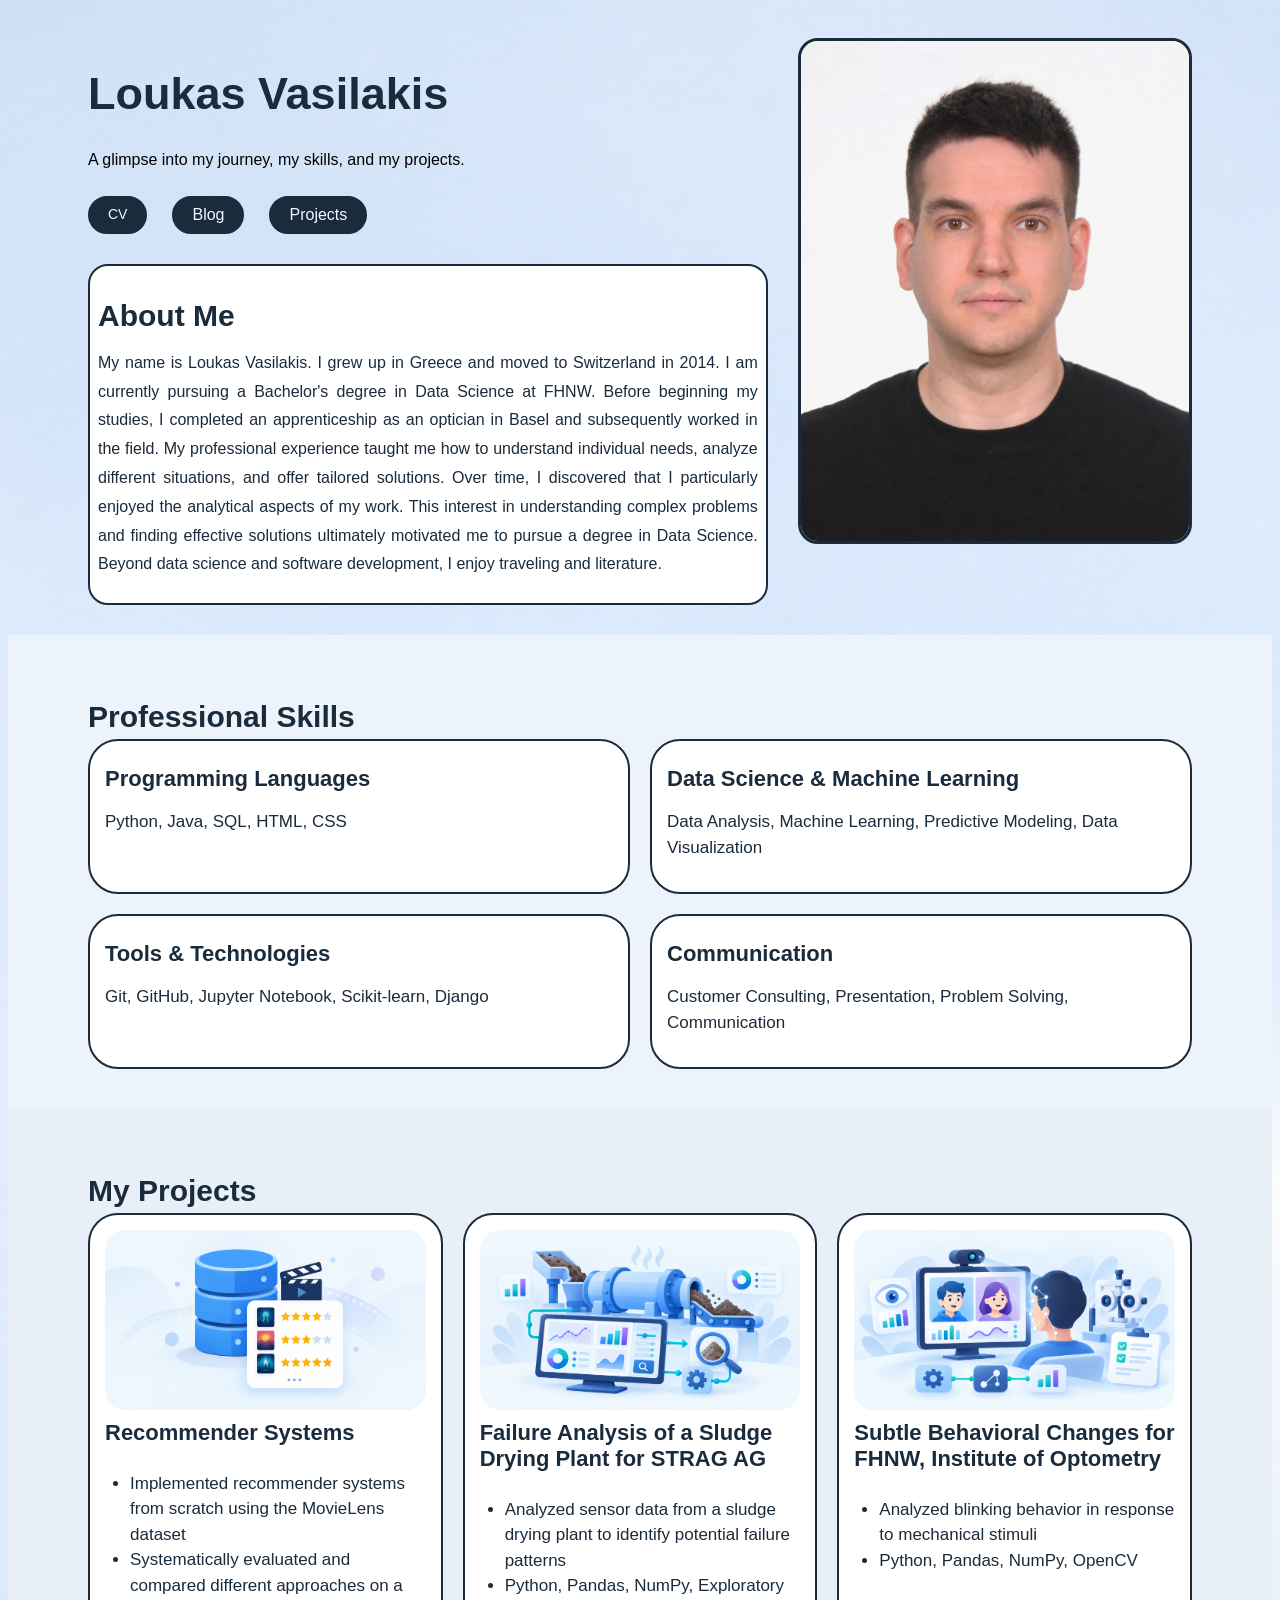
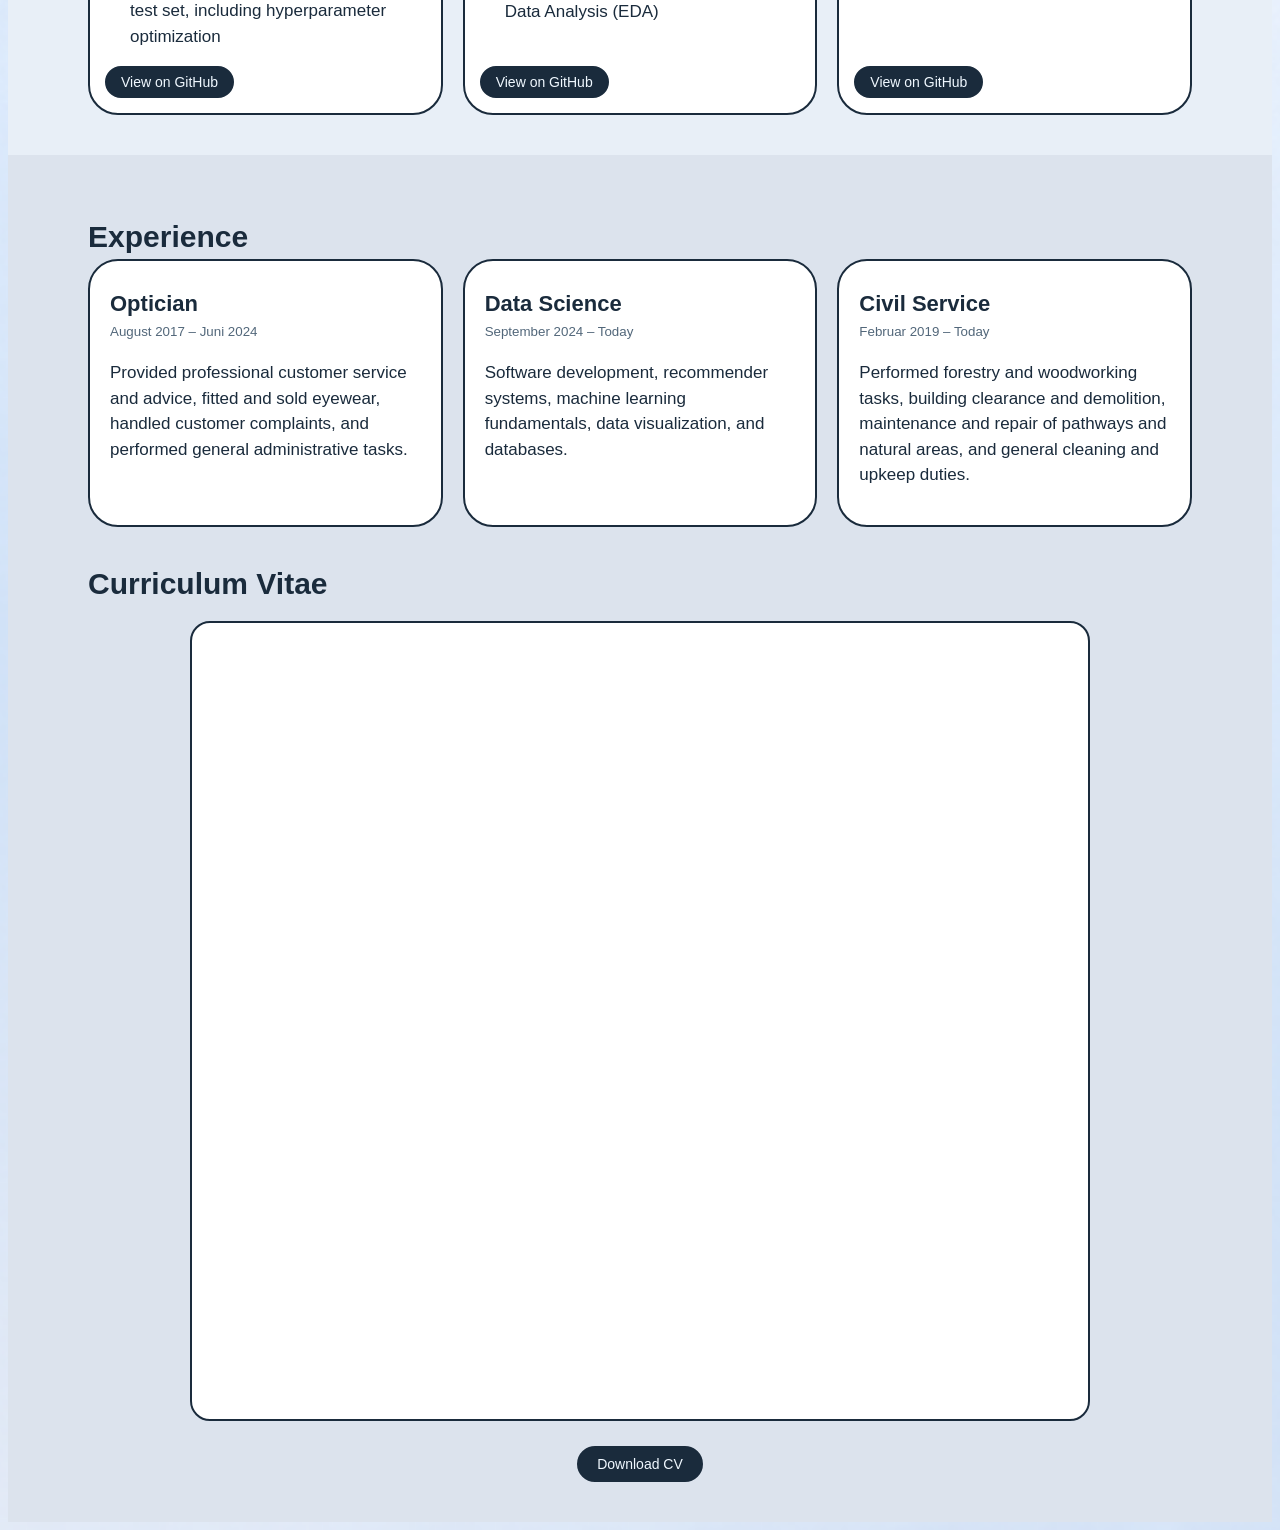
==== commit eb596738: "." ====
--- a/index.html
+++ b/index.html
@@ -19,7 +19,7 @@
 
 </head>
 
-<body background="img/Minimal Icy Blue Lens Studio Background.png">
+<body>
 
 <header class="header"> <!-- ermöglicht Obertitel und seine "Kinder" zusammen zu wählen -->
 
--- a/style.css
+++ b/style.css
@@ -78,8 +78,12 @@
     font-family: sans-serif;
 }
 
-body { /* body direkt dekorieren */
+body {
     background-color: aliceblue;
+    background-image: url("img/Minimal Icy Blue Lens Studio Background.png");
+    background-size: cover;
+    background-position: center;
+    background-repeat: no-repeat;
 }
 
 .profile-photo {
